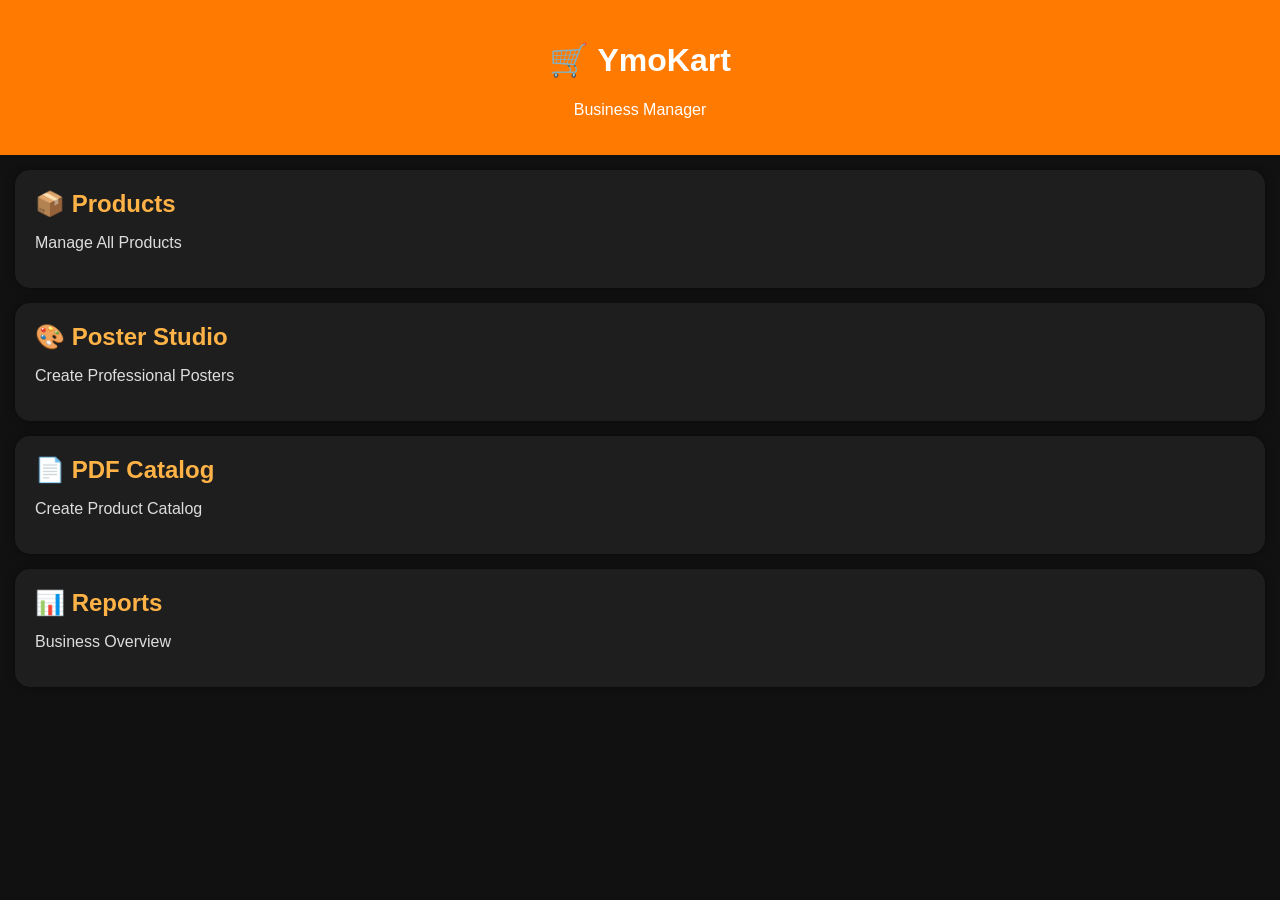
==== index.html @ 54d8c029 "Add files via upload" ====
<!DOCTYPE html>
<html lang="en">
<head>
  <meta charset="UTF-8">
  <meta name="viewport" content="width=device-width, initial-scale=1.0">
  <title>YmoKart Business Manager</title>

  <link rel="stylesheet" href="style.css">
</head>

<body>

<header>
    <h1>🛒 YmoKart</h1>
    <p>Business Manager</p>
</header>

<div class="container">

<div class="card">
<h2>📦 Products</h2>
<p>Manage All Products</p>
</div>

<div class="card">
<h2>🎨 Poster Studio</h2>
<p>Create Professional Posters</p>
</div>

<div class="card">
<h2>📄 PDF Catalog</h2>
<p>Create Product Catalog</p>
</div>

<div class="card">
<h2>📊 Reports</h2>
<p>Business Overview</p>
</div>

</div>

<script src="app.js"></script>

</body>
</html>
---- style.css ----
body{
background:#111;
font-family:Arial;
margin:0;
color:white;
}

header{
background:#ff7a00;
padding:20px;
text-align:center;
}

.container{
padding:15px;
}

.card{
background:#1e1e1e;
border-radius:15px;
padding:20px;
margin-bottom:15px;
box-shadow:0 0 10px rgba(0,0,0,.4);
}

.card h2{
margin:0;
color:#ffb347;
}

.card p{
color:#ddd;
}
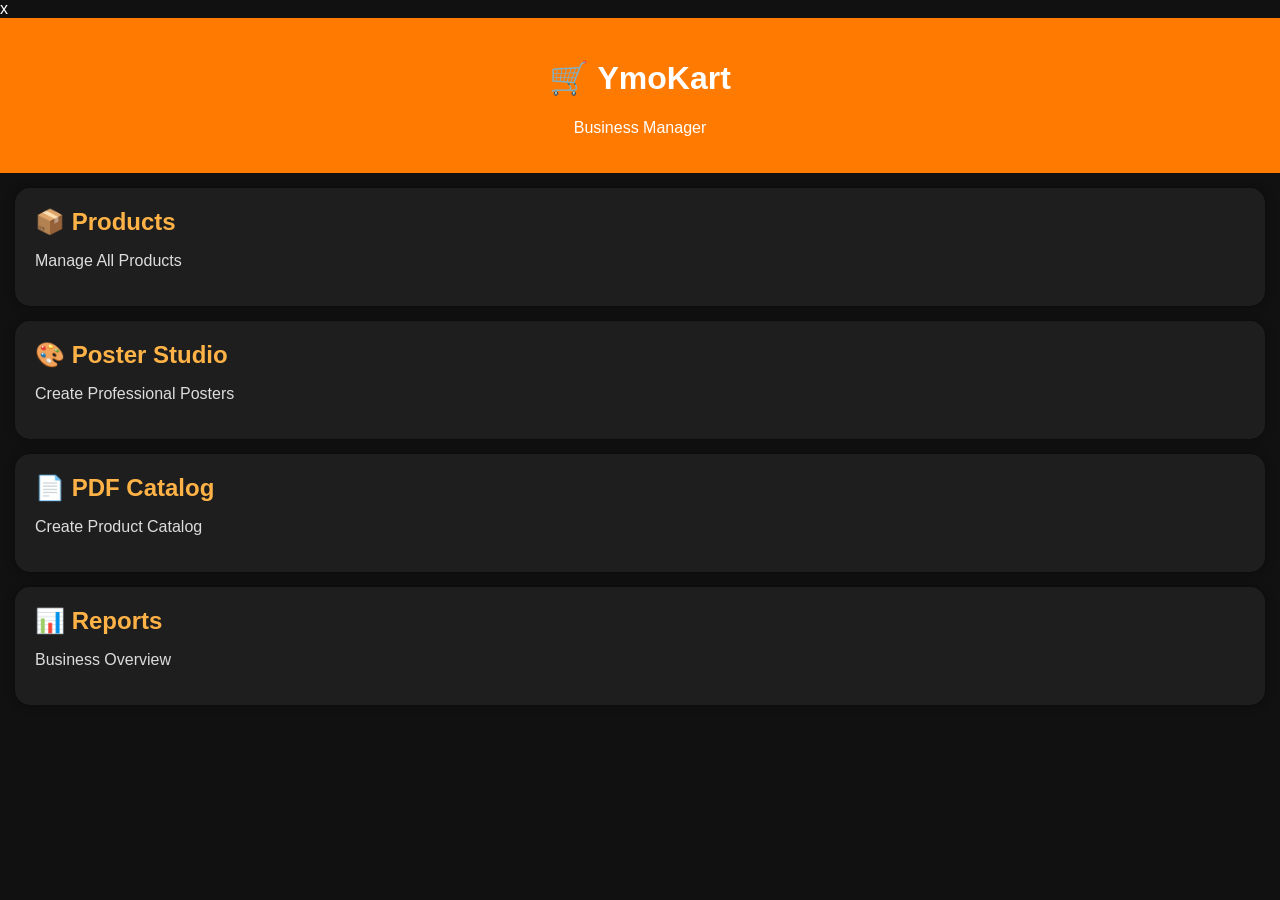
==== commit 8383c2f9: "Add onclick events to product cards" ====
--- a/index.html
+++ b/index.html
@@ -1,4 +1,4 @@
-<!DOCTYPE html>
+x<!DOCTYPE html>
 <html lang="en">
 <head>
   <meta charset="UTF-8">
@@ -17,29 +17,29 @@
 
 <div class="container">
 
-<div class="card">
-<h2>📦 Products</h2>
-<p>Manage All Products</p>
-</div>
+  <div class="card" onclick="openProducts()">
+    <h2>📦 Products</h2>
+    <p>Manage All Products</p>
+  </div>
 
-<div class="card">
-<h2>🎨 Poster Studio</h2>
-<p>Create Professional Posters</p>
-</div>
+  <div class="card" onclick="alert('Poster Studio Coming Soon')">
+    <h2>🎨 Poster Studio</h2>
+    <p>Create Professional Posters</p>
+  </div>
 
-<div class="card">
-<h2>📄 PDF Catalog</h2>
-<p>Create Product Catalog</p>
-</div>
+  <div class="card" onclick="alert('PDF Catalog Coming Soon')">
+    <h2>📄 PDF Catalog</h2>
+    <p>Create Product Catalog</p>
+  </div>
 
-<div class="card">
-<h2>📊 Reports</h2>
-<p>Business Overview</p>
-</div>
+  <div class="card" onclick="alert('Reports Coming Soon')">
+    <h2>📊 Reports</h2>
+    <p>Business Overview</p>
+  </div>
 
 </div>
 
 <script src="app.js"></script>
 
 </body>
-</html>+</html>
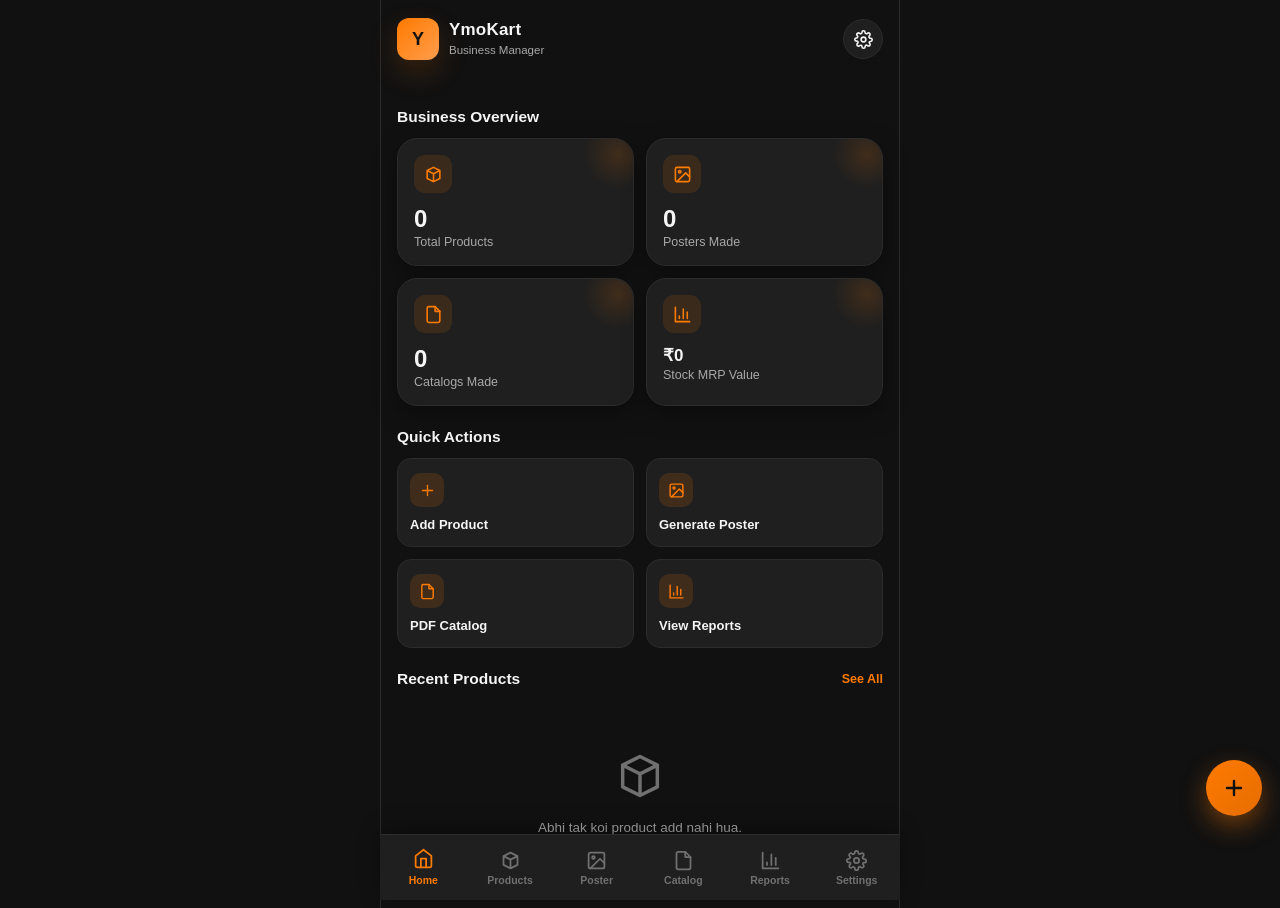
==== commit c45cc572: "Add files via upload" ====
--- a/index.html
+++ b/index.html
@@ -1,45 +1,147 @@
-x<!DOCTYPE html>
+<!DOCTYPE html>
 <html lang="en">
 <head>
-  <meta charset="UTF-8">
-  <meta name="viewport" content="width=device-width, initial-scale=1.0">
-  <title>YmoKart Business Manager</title>
+<meta charset="UTF-8">
+<meta name="viewport" content="width=device-width, initial-scale=1.0, maximum-scale=1.0, viewport-fit=cover">
+<title>YmoKart Business Manager</title>
+<link rel="icon" type="image/svg+xml" href="assets/icons/app-icon.svg">
+<link rel="stylesheet" href="style.css">
+</head>
+<body>
+<div class="app">
 
-  <link rel="stylesheet" href="style.css">
-</head>
-
-<body>
-
-<header>
-    <h1>🛒 YmoKart</h1>
-    <p>Business Manager</p>
-</header>
-
-<div class="container">
-
-  <div class="card" onclick="openProducts()">
-    <h2>📦 Products</h2>
-    <p>Manage All Products</p>
+  <!-- ===== Header ===== -->
+  <div class="header">
+    <div class="header-row">
+      <div class="brand">
+        <div class="brand-logo">Y</div>
+        <div class="brand-text">
+          <h1>YmoKart</h1>
+          <span>Business Manager</span>
+        </div>
+      </div>
+      <a href="settings.html" class="header-icon-btn" aria-label="Settings">
+        <svg viewBox="0 0 24 24" fill="none" stroke-width="2" stroke-linecap="round" stroke-linejoin="round">
+          <circle cx="12" cy="12" r="3"></circle>
+          <path d="M19.4 15a1.65 1.65 0 00.33 1.82l.06.06a2 2 0 11-2.83 2.83l-.06-.06a1.65 1.65 0 00-1.82-.33 1.65 1.65 0 00-1 1.51V21a2 2 0 01-4 0v-.09A1.65 1.65 0 009 19.4a1.65 1.65 0 00-1.82.33l-.06.06a2 2 0 11-2.83-2.83l.06-.06A1.65 1.65 0 005 15a1.65 1.65 0 00-1.51-1H3a2 2 0 010-4h.09A1.65 1.65 0 004.6 9a1.65 1.65 0 00-.33-1.82l-.06-.06a2 2 0 112.83-2.83l.06.06A1.65 1.65 0 009 4.6a1.65 1.65 0 001-1.51V3a2 2 0 014 0v.09a1.65 1.65 0 001 1.51 1.65 1.65 0 001.82-.33l.06-.06a2 2 0 112.83 2.83l-.06.06A1.65 1.65 0 0019 9c.11.36.3.68.6.95.3.27.66.44 1.05.5H21a2 2 0 010 4h-.09a1.65 1.65 0 00-1.51 1z"></path>
+        </svg>
+      </a>
+    </div>
   </div>
 
-  <div class="card" onclick="alert('Poster Studio Coming Soon')">
-    <h2>🎨 Poster Studio</h2>
-    <p>Create Professional Posters</p>
+  <div class="page">
+
+    <!-- ===== Overview Stats ===== -->
+    <div class="section-heading">
+      <h2>Business Overview</h2>
+    </div>
+    <div class="stats-grid">
+      <div class="stat-card">
+        <div class="icon-badge">
+          <svg viewBox="0 0 24 24" fill="none" stroke-width="2" stroke-linecap="round" stroke-linejoin="round"><path d="M20 7l-8-4-8 4m16 0l-8 4m8-4v10l-8 4m0-10L4 7m8 4v10M4 7v10l8 4"></path></svg>
+        </div>
+        <div class="stat-value" id="statTotalProducts">0</div>
+        <div class="stat-label">Total Products</div>
+      </div>
+      <div class="stat-card">
+        <div class="icon-badge">
+          <svg viewBox="0 0 24 24" fill="none" stroke-width="2" stroke-linecap="round" stroke-linejoin="round"><rect x="3" y="3" width="18" height="18" rx="2"></rect><circle cx="8.5" cy="8.5" r="1.5"></circle><path d="M21 15l-5-5L5 21"></path></svg>
+        </div>
+        <div class="stat-value" id="statPosters">0</div>
+        <div class="stat-label">Posters Made</div>
+      </div>
+      <div class="stat-card">
+        <div class="icon-badge">
+          <svg viewBox="0 0 24 24" fill="none" stroke-width="2" stroke-linecap="round" stroke-linejoin="round"><path d="M14 2H6a2 2 0 00-2 2v16a2 2 0 002 2h12a2 2 0 002-2V8z"></path><path d="M14 2v6h6"></path></svg>
+        </div>
+        <div class="stat-value" id="statCatalog">0</div>
+        <div class="stat-label">Catalogs Made</div>
+      </div>
+      <div class="stat-card">
+        <div class="icon-badge">
+          <svg viewBox="0 0 24 24" fill="none" stroke-width="2" stroke-linecap="round" stroke-linejoin="round"><path d="M3 3v18h18"></path><path d="M18 17V9M13 17V5M8 17v-3"></path></svg>
+        </div>
+        <div class="stat-value" id="statReportsValue" style="font-size:17px;">₹0</div>
+        <div class="stat-label">Stock MRP Value</div>
+      </div>
+    </div>
+
+    <!-- ===== Quick Actions ===== -->
+    <div class="section-heading">
+      <h2>Quick Actions</h2>
+    </div>
+    <div class="quick-actions">
+      <a href="products.html?new=1" class="quick-action">
+        <div class="qa-icon">
+          <svg viewBox="0 0 24 24" fill="none" stroke-width="2" stroke-linecap="round" stroke-linejoin="round"><line x1="12" y1="5" x2="12" y2="19"></line><line x1="5" y1="12" x2="19" y2="12"></line></svg>
+        </div>
+        <span>Add Product</span>
+      </a>
+      <a href="poster.html" class="quick-action">
+        <div class="qa-icon">
+          <svg viewBox="0 0 24 24" fill="none" stroke-width="2" stroke-linecap="round" stroke-linejoin="round"><rect x="3" y="3" width="18" height="18" rx="2"></rect><circle cx="8.5" cy="8.5" r="1.5"></circle><path d="M21 15l-5-5L5 21"></path></svg>
+        </div>
+        <span>Generate Poster</span>
+      </a>
+      <a href="catalog.html" class="quick-action">
+        <div class="qa-icon">
+          <svg viewBox="0 0 24 24" fill="none" stroke-width="2" stroke-linecap="round" stroke-linejoin="round"><path d="M14 2H6a2 2 0 00-2 2v16a2 2 0 002 2h12a2 2 0 002-2V8z"></path><path d="M14 2v6h6"></path></svg>
+        </div>
+        <span>PDF Catalog</span>
+      </a>
+      <a href="reports.html" class="quick-action">
+        <div class="qa-icon">
+          <svg viewBox="0 0 24 24" fill="none" stroke-width="2" stroke-linecap="round" stroke-linejoin="round"><path d="M3 3v18h18"></path><path d="M18 17V9M13 17V5M8 17v-3"></path></svg>
+        </div>
+        <span>View Reports</span>
+      </a>
+    </div>
+
+    <!-- ===== Recent Products ===== -->
+    <div class="section-heading">
+      <h2>Recent Products</h2>
+      <a href="products.html">See All</a>
+    </div>
+    <div id="recentProductsList" class="product-list"></div>
+
   </div>
 
-  <div class="card" onclick="alert('PDF Catalog Coming Soon')">
-    <h2>📄 PDF Catalog</h2>
-    <p>Create Product Catalog</p>
-  </div>
+  <!-- ===== FAB ===== -->
+  <a href="products.html?new=1" class="fab" aria-label="Add Product">
+    <svg viewBox="0 0 24 24" fill="none" stroke-width="2.4" stroke-linecap="round" stroke-linejoin="round"><line x1="12" y1="5" x2="12" y2="19"></line><line x1="5" y1="12" x2="19" y2="12"></line></svg>
+  </a>
 
-  <div class="card" onclick="alert('Reports Coming Soon')">
-    <h2>📊 Reports</h2>
-    <p>Business Overview</p>
-  </div>
+  <!-- ===== Bottom Navigation ===== -->
+  <nav class="bottom-nav">
+    <a href="index.html" class="nav-item" data-page="index.html">
+      <svg viewBox="0 0 24 24" fill="none" stroke-width="2" stroke-linecap="round" stroke-linejoin="round"><path d="M3 9l9-7 9 7v11a2 2 0 01-2 2H5a2 2 0 01-2-2z"></path><path d="M9 22V12h6v10"></path></svg>
+      <span>Home</span>
+    </a>
+    <a href="products.html" class="nav-item" data-page="products.html">
+      <svg viewBox="0 0 24 24" fill="none" stroke-width="2" stroke-linecap="round" stroke-linejoin="round"><path d="M20 7l-8-4-8 4m16 0l-8 4m8-4v10l-8 4m0-10L4 7m8 4v10M4 7v10l8 4"></path></svg>
+      <span>Products</span>
+    </a>
+    <a href="poster.html" class="nav-item" data-page="poster.html">
+      <svg viewBox="0 0 24 24" fill="none" stroke-width="2" stroke-linecap="round" stroke-linejoin="round"><rect x="3" y="3" width="18" height="18" rx="2"></rect><circle cx="8.5" cy="8.5" r="1.5"></circle><path d="M21 15l-5-5L5 21"></path></svg>
+      <span>Poster</span>
+    </a>
+    <a href="catalog.html" class="nav-item" data-page="catalog.html">
+      <svg viewBox="0 0 24 24" fill="none" stroke-width="2" stroke-linecap="round" stroke-linejoin="round"><path d="M14 2H6a2 2 0 00-2 2v16a2 2 0 002 2h12a2 2 0 002-2V8z"></path><path d="M14 2v6h6"></path></svg>
+      <span>Catalog</span>
+    </a>
+    <a href="reports.html" class="nav-item" data-page="reports.html">
+      <svg viewBox="0 0 24 24" fill="none" stroke-width="2" stroke-linecap="round" stroke-linejoin="round"><path d="M3 3v18h18"></path><path d="M18 17V9M13 17V5M8 17v-3"></path></svg>
+      <span>Reports</span>
+    </a>
+    <a href="settings.html" class="nav-item" data-page="settings.html">
+      <svg viewBox="0 0 24 24" fill="none" stroke-width="2" stroke-linecap="round" stroke-linejoin="round"><circle cx="12" cy="12" r="3"></circle><path d="M19.4 15a1.65 1.65 0 00.33 1.82l.06.06a2 2 0 11-2.83 2.83l-.06-.06a1.65 1.65 0 00-1.82-.33 1.65 1.65 0 00-1 1.51V21a2 2 0 01-4 0v-.09A1.65 1.65 0 009 19.4a1.65 1.65 0 00-1.82.33l-.06.06a2 2 0 11-2.83-2.83l.06-.06A1.65 1.65 0 005 15a1.65 1.65 0 00-1.51-1H3a2 2 0 010-4h.09A1.65 1.65 0 004.6 9a1.65 1.65 0 00-.33-1.82l-.06-.06a2 2 0 112.83-2.83l.06.06A1.65 1.65 0 009 4.6a1.65 1.65 0 001-1.51V3a2 2 0 014 0v.09a1.65 1.65 0 001 1.51 1.65 1.65 0 001.82-.33l.06-.06a2 2 0 112.83 2.83l-.06.06A1.65 1.65 0 0019 9c.11.36.3.68.6.95.3.27.66.44 1.05.5H21a2 2 0 010 4h-.09a1.65 1.65 0 00-1.51 1z"></path></svg>
+      <span>Settings</span>
+    </a>
+  </nav>
 
 </div>
 
+<script src="storage.js"></script>
 <script src="app.js"></script>
-
 </body>
 </html>
--- a/style.css
+++ b/style.css
@@ -1,33 +1,337 @@
+/* =========================================================
+   YmoKart Business Manager — style.css
+   Premium Dark UI — Mobile First Responsive
+   ========================================================= */
+
+:root{
+  --color-primary:#ff7a00;
+  --color-primary-dark:#e56d00;
+  --color-primary-light:#ff9a3d;
+  --bg:#111111;
+  --card:#1f1f1f;
+  --card-alt:#262626;
+  --border:#2c2c2c;
+  --text:#f5f5f5;
+  --text-dim:#a8a8a8;
+  --text-faint:#707070;
+  --success:#2ecc71;
+  --danger:#ff4d4f;
+  --warning:#ffc542;
+  --radius-lg:20px;
+  --radius-md:14px;
+  --radius-sm:10px;
+  --shadow-soft:0 8px 24px rgba(0,0,0,.35);
+  --shadow-pop:0 12px 30px rgba(255,122,0,.18);
+  --nav-height:66px;
+  --header-height:64px;
+  --transition:all .25s cubic-bezier(.4,0,.2,1);
+}
+
+body.theme-light{
+  --bg:#f2f2f5;
+  --card:#ffffff;
+  --card-alt:#f6f6f8;
+  --border:#e4e4e8;
+  --text:#191919;
+  --text-dim:#5c5c5c;
+  --text-faint:#9a9a9a;
+  --shadow-soft:0 8px 24px rgba(0,0,0,.08);
+}
+
+*{box-sizing:border-box;margin:0;padding:0;}
+
+html,body{height:100%;-webkit-tap-highlight-color:transparent;}
+
 body{
-background:#111;
-font-family:Arial;
-margin:0;
-color:white;
-}
-
-header{
-background:#ff7a00;
-padding:20px;
-text-align:center;
-}
-
-.container{
-padding:15px;
-}
-
-.card{
-background:#1e1e1e;
-border-radius:15px;
-padding:20px;
-margin-bottom:15px;
-box-shadow:0 0 10px rgba(0,0,0,.4);
-}
-
-.card h2{
-margin:0;
-color:#ffb347;
-}
-
-.card p{
-color:#ddd;
-}+  background:var(--bg);
+  color:var(--text);
+  font-family:'Segoe UI',Roboto,'Helvetica Neue',Arial,sans-serif;
+  overflow-x:hidden;
+  transition:background .3s ease,color .3s ease;
+  padding-bottom:calc(var(--nav-height) + 14px);
+}
+
+img{max-width:100%;display:block;}
+a{color:inherit;text-decoration:none;}
+button{font-family:inherit;cursor:pointer;border:none;background:none;color:inherit;}
+input,select,textarea{font-family:inherit;}
+
+::-webkit-scrollbar{width:6px;height:6px;}
+::-webkit-scrollbar-thumb{background:var(--border);border-radius:10px;}
+
+/* ============ LAYOUT ============ */
+.app{max-width:520px;margin:0 auto;min-height:100vh;position:relative;}
+.page{padding:16px 16px 8px;animation:fadeInUp .35s ease both;}
+
+@keyframes fadeInUp{from{opacity:0;transform:translateY(14px);}to{opacity:1;transform:translateY(0);}}
+@keyframes fadeIn{from{opacity:0;}to{opacity:1;}}
+@keyframes popIn{from{opacity:0;transform:scale(.92);}to{opacity:1;transform:scale(1);}}
+@keyframes spin{to{transform:rotate(360deg);}}
+
+/* ============ HEADER ============ */
+.header{
+  position:sticky;top:0;z-index:20;
+  background:linear-gradient(180deg,var(--bg) 70%,transparent);
+  padding:18px 16px 10px;max-width:520px;margin:0 auto;
+}
+.header-row{display:flex;align-items:center;justify-content:space-between;}
+.brand{display:flex;align-items:center;gap:10px;}
+.brand-logo{
+  width:42px;height:42px;border-radius:12px;
+  background:linear-gradient(135deg,var(--color-primary),#ff9d4d);
+  display:flex;align-items:center;justify-content:center;
+  font-weight:800;font-size:18px;color:#111;box-shadow:var(--shadow-pop);
+}
+.brand-text h1{font-size:17px;font-weight:700;letter-spacing:.2px;}
+.brand-text span{font-size:11.5px;color:var(--text-dim);}
+.header-icon-btn{
+  width:40px;height:40px;border-radius:50%;background:var(--card);
+  display:flex;align-items:center;justify-content:center;
+  border:1px solid var(--border);transition:var(--transition);
+}
+.header-icon-btn:active{transform:scale(.9);}
+.header-icon-btn svg{width:19px;height:19px;stroke:var(--text);}
+
+.page-title-row{display:flex;align-items:center;gap:10px;padding:4px 0 16px;}
+.page-title-row h1{font-size:19px;font-weight:700;}
+.back-btn{
+  width:36px;height:36px;border-radius:50%;background:var(--card);
+  border:1px solid var(--border);display:flex;align-items:center;justify-content:center;flex-shrink:0;
+}
+.back-btn svg{width:18px;height:18px;stroke:var(--text);}
+
+/* ============ CARDS / GRID ============ */
+.stats-grid{display:grid;grid-template-columns:1fr 1fr;gap:12px;margin-bottom:18px;}
+.stat-card{
+  background:var(--card);border:1px solid var(--border);border-radius:var(--radius-lg);
+  padding:16px;position:relative;overflow:hidden;box-shadow:var(--shadow-soft);
+  transition:var(--transition);animation:popIn .35s ease both;
+}
+.stat-card:active{transform:scale(.97);}
+.stat-card .icon-badge{
+  width:38px;height:38px;border-radius:11px;background:rgba(255,122,0,.12);
+  display:flex;align-items:center;justify-content:center;margin-bottom:12px;
+}
+.stat-card .icon-badge svg{width:19px;height:19px;stroke:var(--color-primary);}
+.stat-card .stat-value{font-size:24px;font-weight:800;margin-bottom:2px;}
+.stat-card .stat-label{font-size:12.5px;color:var(--text-dim);}
+.stat-card::after{
+  content:"";position:absolute;right:-20px;top:-20px;width:70px;height:70px;border-radius:50%;
+  background:radial-gradient(circle,rgba(255,122,0,.15),transparent 70%);
+}
+
+.section-heading{display:flex;align-items:center;justify-content:space-between;margin:22px 0 12px;}
+.section-heading h2{font-size:15.5px;font-weight:700;}
+.section-heading a{font-size:12.5px;color:var(--color-primary);font-weight:600;}
+
+.quick-actions{display:grid;grid-template-columns:repeat(2,1fr);gap:12px;}
+.quick-action{
+  background:var(--card);border:1px solid var(--border);border-radius:var(--radius-md);
+  padding:14px 12px;display:flex;flex-direction:column;gap:10px;
+  transition:var(--transition);animation:popIn .4s ease both;
+}
+.quick-action:active{transform:scale(.96);background:var(--card-alt);}
+.quick-action .qa-icon{
+  width:34px;height:34px;border-radius:10px;background:rgba(255,122,0,.14);
+  display:flex;align-items:center;justify-content:center;
+}
+.quick-action .qa-icon svg{width:17px;height:17px;stroke:var(--color-primary);}
+.quick-action span{font-size:13px;font-weight:600;}
+
+/* ============ BUTTONS ============ */
+.btn{
+  display:inline-flex;align-items:center;justify-content:center;gap:8px;
+  padding:13px 18px;border-radius:var(--radius-md);font-size:14.5px;font-weight:700;
+  transition:var(--transition);width:100%;
+}
+.btn svg{width:17px;height:17px;}
+.btn-primary{
+  background:linear-gradient(135deg,var(--color-primary),var(--color-primary-dark));
+  color:#111;box-shadow:0 8px 20px rgba(255,122,0,.28);
+}
+.btn-primary:active{transform:scale(.97);}
+.btn-outline{background:transparent;border:1.5px solid var(--border);color:var(--text);}
+.btn-outline:active{background:var(--card-alt);}
+.btn-danger{background:rgba(255,77,79,.12);color:var(--danger);border:1.5px solid rgba(255,77,79,.3);}
+.btn-sm{padding:9px 14px;font-size:13px;width:auto;}
+.btn-block{width:100%;}
+.btn:disabled{opacity:.5;pointer-events:none;}
+
+.fab{
+  position:fixed;right:18px;bottom:calc(var(--nav-height) + 18px);
+  width:56px;height:56px;border-radius:50%;
+  background:linear-gradient(135deg,var(--color-primary),var(--color-primary-dark));
+  display:flex;align-items:center;justify-content:center;
+  box-shadow:0 10px 26px rgba(255,122,0,.4);z-index:30;max-width:520px;margin:0 auto;
+  transition:var(--transition);
+}
+.fab:active{transform:scale(.92);}
+.fab svg{width:24px;height:24px;stroke:#111;}
+
+/* ============ BOTTOM NAV ============ */
+.bottom-nav{
+  position:fixed;bottom:0;left:0;right:0;max-width:520px;margin:0 auto;
+  background:var(--card);border-top:1px solid var(--border);
+  display:flex;height:var(--nav-height);z-index:40;box-shadow:0 -6px 20px rgba(0,0,0,.3);
+}
+.nav-item{
+  flex:1;display:flex;flex-direction:column;align-items:center;justify-content:center;
+  gap:3px;color:var(--text-faint);transition:var(--transition);
+}
+.nav-item svg{width:21px;height:21px;stroke:currentColor;transition:var(--transition);}
+.nav-item span{font-size:10.5px;font-weight:600;}
+.nav-item.active{color:var(--color-primary);}
+.nav-item.active svg{transform:translateY(-2px);}
+.nav-item:active{transform:scale(.9);}
+
+/* ============ SEARCH BAR ============ */
+.search-bar{
+  display:flex;align-items:center;gap:10px;background:var(--card);
+  border:1px solid var(--border);border-radius:var(--radius-md);padding:12px 14px;margin-bottom:16px;
+}
+.search-bar svg{width:18px;height:18px;stroke:var(--text-faint);flex-shrink:0;}
+.search-bar input{background:transparent;border:none;outline:none;color:var(--text);font-size:14px;width:100%;}
+.search-bar input::placeholder{color:var(--text-faint);}
+
+/* ============ PRODUCT CARDS ============ */
+.product-list{display:flex;flex-direction:column;gap:12px;}
+.product-card{
+  background:var(--card);border:1px solid var(--border);border-radius:var(--radius-md);
+  padding:12px;display:flex;gap:12px;animation:popIn .3s ease both;transition:var(--transition);
+}
+.product-card:active{background:var(--card-alt);}
+.product-thumb{
+  width:76px;height:76px;border-radius:12px;background:var(--card-alt);overflow:hidden;
+  flex-shrink:0;display:flex;align-items:center;justify-content:center;
+}
+.product-thumb img{width:100%;height:100%;object-fit:cover;}
+.product-thumb svg{width:26px;height:26px;stroke:var(--text-faint);}
+.product-info{flex:1;min-width:0;}
+.product-info h3{font-size:14.5px;font-weight:700;margin-bottom:3px;white-space:nowrap;overflow:hidden;text-overflow:ellipsis;}
+.product-info .meta{font-size:12px;color:var(--text-dim);margin-bottom:6px;}
+.product-info .tags{display:flex;gap:6px;flex-wrap:wrap;margin-bottom:6px;}
+.tag{font-size:10.5px;font-weight:600;padding:3px 8px;border-radius:6px;background:var(--card-alt);color:var(--text-dim);}
+.price-row{display:flex;align-items:center;gap:10px;}
+.price-row .mrp{font-size:13px;color:var(--text-faint);text-decoration:line-through;}
+.price-row .dealer{font-size:15px;font-weight:800;color:var(--color-primary);}
+.stock-badge{font-size:11px;font-weight:700;padding:2px 8px;border-radius:20px;margin-left:auto;}
+.stock-badge.in{background:rgba(46,204,113,.14);color:var(--success);}
+.stock-badge.low{background:rgba(255,197,66,.14);color:var(--warning);}
+.stock-badge.out{background:rgba(255,77,79,.14);color:var(--danger);}
+.product-actions{display:flex;flex-direction:column;gap:8px;}
+.icon-btn{width:32px;height:32px;border-radius:9px;background:var(--card-alt);display:flex;align-items:center;justify-content:center;}
+.icon-btn svg{width:15px;height:15px;stroke:var(--text-dim);}
+.icon-btn.edit svg{stroke:var(--color-primary);}
+.icon-btn.delete svg{stroke:var(--danger);}
+.icon-btn:active{transform:scale(.9);}
+
+/* ============ FORMS ============ */
+.form-group{margin-bottom:14px;}
+.form-group label{display:block;font-size:12.5px;font-weight:600;color:var(--text-dim);margin-bottom:7px;}
+.form-control{
+  width:100%;background:var(--card);border:1.5px solid var(--border);border-radius:var(--radius-sm);
+  padding:12px 14px;color:var(--text);font-size:14px;outline:none;transition:var(--transition);
+}
+.form-control:focus{border-color:var(--color-primary);}
+textarea.form-control{resize:vertical;min-height:80px;}
+.form-row{display:grid;grid-template-columns:1fr 1fr;gap:12px;}
+
+.image-upload{
+  border:1.5px dashed var(--border);border-radius:var(--radius-md);padding:18px;text-align:center;
+  cursor:pointer;background:var(--card);transition:var(--transition);position:relative;overflow:hidden;
+}
+.image-upload:active{border-color:var(--color-primary);}
+.image-upload svg{width:28px;height:28px;stroke:var(--text-faint);margin-bottom:8px;}
+.image-upload p{font-size:12.5px;color:var(--text-dim);}
+.image-upload input[type=file]{position:absolute;inset:0;opacity:0;cursor:pointer;}
+.image-preview-box{
+  width:100%;height:180px;border-radius:var(--radius-md);overflow:hidden;background:var(--card-alt);
+  display:flex;align-items:center;justify-content:center;
+}
+.image-preview-box img{width:100%;height:100%;object-fit:contain;}
+
+/* ============ CARD / PANEL ============ */
+.card{background:var(--card);border:1px solid var(--border);border-radius:var(--radius-lg);padding:16px;margin-bottom:14px;box-shadow:var(--shadow-soft);}
+.card h3{font-size:14.5px;font-weight:700;margin-bottom:12px;}
+
+.settings-row{display:flex;align-items:center;justify-content:space-between;padding:14px 0;border-bottom:1px solid var(--border);}
+.settings-row:last-child{border-bottom:none;}
+.settings-row .label{font-size:14px;font-weight:600;}
+.settings-row .desc{font-size:12px;color:var(--text-dim);margin-top:2px;}
+
+.switch{width:46px;height:26px;border-radius:20px;background:var(--card-alt);border:1px solid var(--border);position:relative;transition:var(--transition);flex-shrink:0;}
+.switch::after{content:"";position:absolute;width:20px;height:20px;border-radius:50%;background:var(--text-faint);top:2px;left:2px;transition:var(--transition);}
+.switch.on{background:rgba(255,122,0,.25);border-color:var(--color-primary);}
+.switch.on::after{transform:translateX(20px);background:var(--color-primary);}
+
+/* ============ EMPTY STATE ============ */
+.empty-state{text-align:center;padding:50px 20px;color:var(--text-dim);}
+.empty-state svg{width:52px;height:52px;stroke:var(--text-faint);margin-bottom:14px;}
+.empty-state p{font-size:13.5px;}
+
+/* ============ TOAST ============ */
+.toast{
+  position:fixed;bottom:calc(var(--nav-height) + 20px);left:50%;
+  transform:translateX(-50%) translateY(20px);background:var(--card-alt);border:1px solid var(--border);
+  color:var(--text);padding:12px 20px;border-radius:12px;font-size:13.5px;font-weight:600;
+  box-shadow:0 10px 26px rgba(0,0,0,.4);z-index:100;opacity:0;pointer-events:none;
+  transition:all .3s ease;display:flex;align-items:center;gap:8px;max-width:90%;
+}
+.toast svg{width:16px;height:16px;flex-shrink:0;}
+.toast.success svg{stroke:var(--success);}
+.toast.error svg{stroke:var(--danger);}
+.toast.show{opacity:1;transform:translateX(-50%) translateY(0);}
+
+/* ============ MODAL ============ */
+.modal-overlay{
+  position:fixed;inset:0;background:rgba(0,0,0,.6);display:flex;align-items:flex-end;justify-content:center;
+  z-index:200;opacity:0;pointer-events:none;transition:opacity .25s ease;
+}
+.modal-overlay.show{opacity:1;pointer-events:auto;}
+.modal-box{
+  background:var(--card);width:100%;max-width:520px;border-radius:22px 22px 0 0;padding:22px;
+  transform:translateY(30px);transition:transform .3s ease;border:1px solid var(--border);border-bottom:none;
+}
+.modal-overlay.show .modal-box{transform:translateY(0);}
+.modal-box h3{font-size:16px;font-weight:700;margin-bottom:8px;}
+.modal-box p{font-size:13px;color:var(--text-dim);margin-bottom:18px;}
+.modal-actions{display:flex;gap:10px;}
+.modal-actions .btn{flex:1;}
+
+/* ============ POSTER ============ */
+.poster-preview-wrap{
+  background:var(--card);border:1px solid var(--border);border-radius:var(--radius-lg);
+  padding:16px;display:flex;justify-content:center;margin-bottom:16px;
+}
+#posterCanvas{width:100%;max-width:360px;border-radius:14px;box-shadow:0 10px 30px rgba(0,0,0,.4);}
+
+/* ============ REPORTS ============ */
+.bar-row{margin-bottom:14px;}
+.bar-row .bar-label{display:flex;justify-content:space-between;font-size:12.5px;font-weight:600;margin-bottom:6px;color:var(--text-dim);}
+.bar-track{height:9px;border-radius:20px;background:var(--card-alt);overflow:hidden;}
+.bar-fill{height:100%;border-radius:20px;background:linear-gradient(90deg,var(--color-primary),var(--color-primary-light));transition:width .6s ease;}
+
+/* ============ LOADER ============ */
+.spinner{width:18px;height:18px;border:2.5px solid rgba(255,255,255,.2);border-top-color:#111;border-radius:50%;animation:spin .7s linear infinite;}
+
+/* ============ CATALOG ============ */
+.category-select-list{display:flex;flex-wrap:wrap;gap:8px;margin-bottom:16px;}
+.chip{
+  padding:9px 15px;border-radius:20px;background:var(--card);border:1.5px solid var(--border);
+  font-size:12.5px;font-weight:600;color:var(--text-dim);transition:var(--transition);
+}
+.chip.active{background:rgba(255,122,0,.14);border-color:var(--color-primary);color:var(--color-primary);}
+
+/* ============ UTILITIES ============ */
+.text-center{text-align:center;}
+.mt-8{margin-top:8px;}
+.mt-16{margin-top:16px;}
+.mb-8{margin-bottom:8px;}
+.flex{display:flex;}
+.flex-col{flex-direction:column;}
+.gap-8{gap:8px;}
+.hidden{display:none !important;}
+
+@media (min-width:540px){
+  .app{border-left:1px solid var(--border);border-right:1px solid var(--border);}
+}
